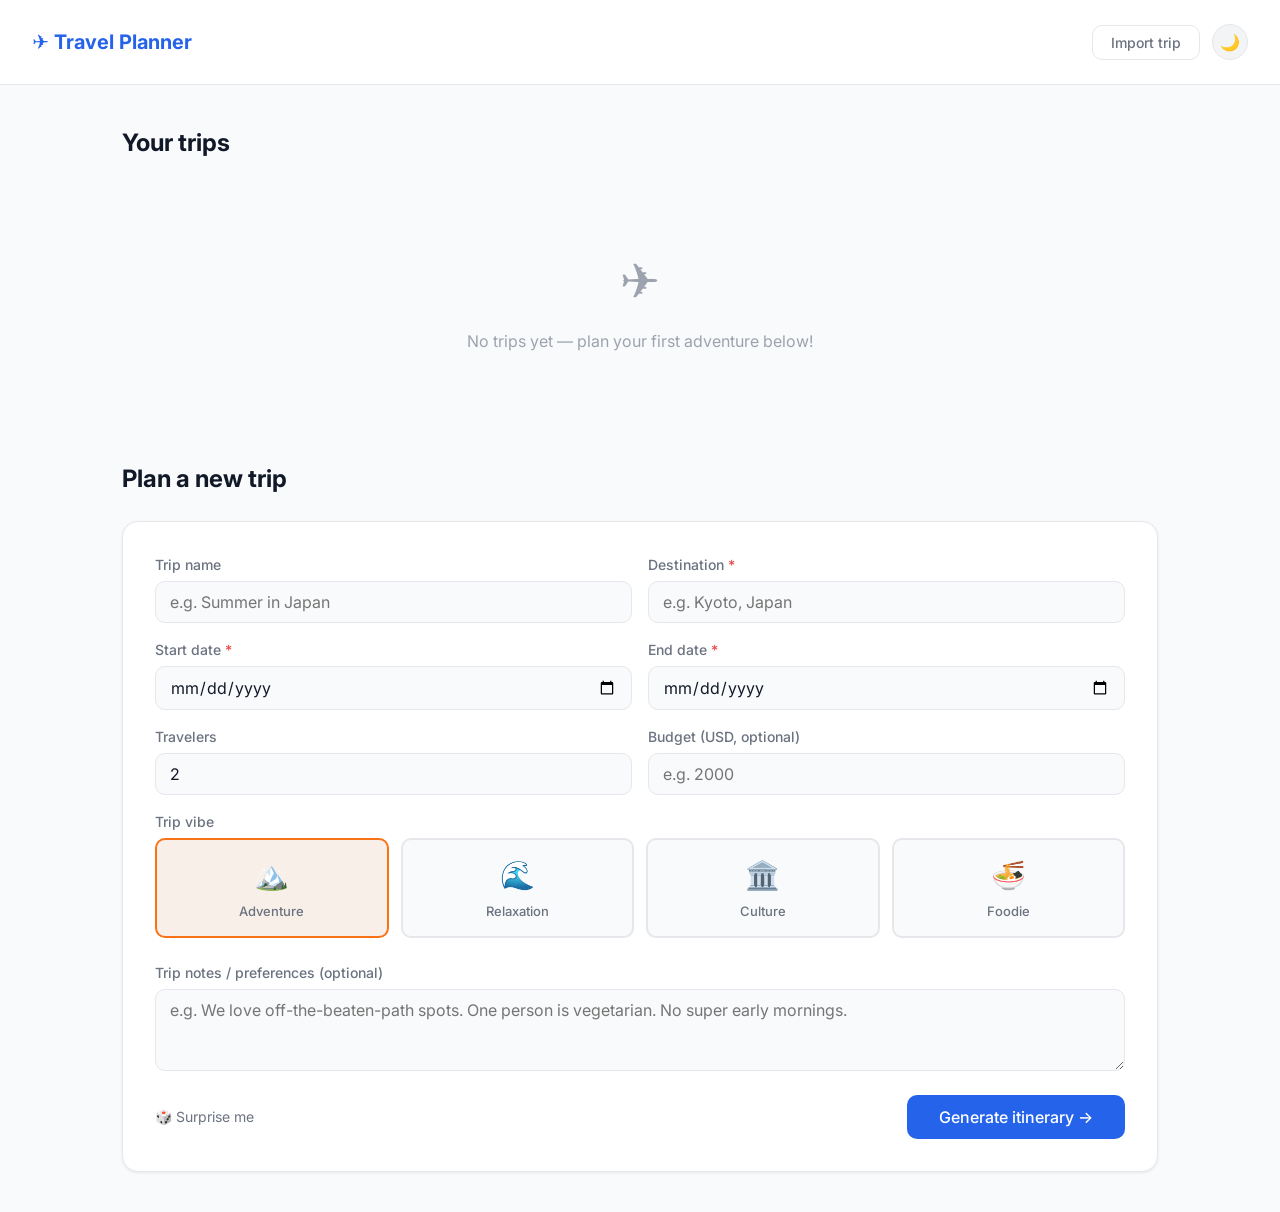
==== index.html @ f25a7335 "Initial commit — Travel Itinerary App" ====
<!DOCTYPE html>
<html lang="en">
<head>
  <meta charset="UTF-8">
  <meta name="viewport" content="width=device-width, initial-scale=1.0">
  <title>Travel Planner</title>
  <link rel="preconnect" href="https://fonts.googleapis.com">
  <link rel="stylesheet" href="https://fonts.googleapis.com/css2?family=Inter:wght@400;500;600;700&display=swap">
  <link rel="stylesheet" href="css/base.css">
  <link rel="stylesheet" href="css/home.css">
</head>
<body>

<!-- ── Header ─────────────────────────────────── -->
<header class="home-header">
  <div class="logo">✈️ Travel Planner</div>
  <nav>
    <button id="import-btn" class="btn btn-ghost">Import trip</button>
    <button id="theme-toggle" aria-label="Toggle dark mode">🌙</button>
  </nav>
</header>

<!-- ── API key modal ───────────────────────────── -->
<div class="modal-overlay" id="api-key-modal" role="dialog" aria-modal="true" aria-labelledby="api-key-title">
  <div class="modal">
    <h2 id="api-key-title">Enter your Anthropic API key</h2>
    <p>Your key is stored only for this browser session and never sent anywhere except Anthropic's API.</p>
    <div class="form-group">
      <label for="api-key-input">API Key</label>
      <input type="password" id="api-key-input" placeholder="sk-ant-…" autocomplete="off">
    </div>
    <button class="btn btn-primary" id="api-key-confirm" style="width:100%">Continue</button>
  </div>
</div>

<!-- ── Main ───────────────────────────────────── -->
<main class="home-main">

  <!-- Saved trips -->
  <section>
    <h2 class="section-title">Your trips</h2>
    <div id="trip-grid"></div>
  </section>

  <!-- New trip form -->
  <section class="new-trip-section">
    <h2 class="section-title">Plan a new trip</h2>
    <form class="new-trip-form" id="new-trip-form" novalidate>

      <div class="form-row">
        <div class="form-group">
          <label for="trip-name">Trip name</label>
          <input type="text" id="trip-name" name="name" placeholder="e.g. Summer in Japan">
        </div>
        <div class="form-group">
          <label for="destination">Destination <span style="color:#ef4444">*</span></label>
          <input type="text" id="destination" name="destination" placeholder="e.g. Kyoto, Japan" required>
        </div>
      </div>

      <div class="form-row">
        <div class="form-group">
          <label for="start-date">Start date <span style="color:#ef4444">*</span></label>
          <input type="date" id="start-date" name="startDate" required>
        </div>
        <div class="form-group">
          <label for="end-date">End date <span style="color:#ef4444">*</span></label>
          <input type="date" id="end-date" name="endDate" required>
        </div>
      </div>

      <div class="form-row">
        <div class="form-group">
          <label for="travelers">Travelers</label>
          <input type="number" id="travelers" name="travelers" value="2" min="1" max="20">
        </div>
        <div class="form-group">
          <label for="trip-budget">Budget (USD, optional)</label>
          <input type="number" id="trip-budget" name="budget" placeholder="e.g. 2000" min="0">
        </div>
      </div>

      <div class="form-group">
        <label>Trip vibe</label>
        <div class="vibe-picker">
          <label class="vibe-card" data-vibe="adventure">
            <input type="radio" name="vibe" value="adventure" checked>
            <div class="vibe-icon">🏔️</div>
            <div class="vibe-label">Adventure</div>
          </label>
          <label class="vibe-card" data-vibe="relaxation">
            <input type="radio" name="vibe" value="relaxation">
            <div class="vibe-icon">🌊</div>
            <div class="vibe-label">Relaxation</div>
          </label>
          <label class="vibe-card" data-vibe="culture">
            <input type="radio" name="vibe" value="culture">
            <div class="vibe-icon">🏛️</div>
            <div class="vibe-label">Culture</div>
          </label>
          <label class="vibe-card" data-vibe="foodie">
            <input type="radio" name="vibe" value="foodie">
            <div class="vibe-icon">🍜</div>
            <div class="vibe-label">Foodie</div>
          </label>
        </div>
      </div>

      <div class="form-group">
        <label for="trip-notes">Trip notes / preferences (optional)</label>
        <textarea id="trip-notes" name="notes" rows="3"
          placeholder="e.g. We love off-the-beaten-path spots. One person is vegetarian. No super early mornings."></textarea>
      </div>

      <div class="form-submit">
        <button type="button" id="surprise-btn">🎲 Surprise me</button>
        <button type="submit" class="btn btn-primary">Generate itinerary →</button>
      </div>

    </form>
  </section>

</main>

<script type="module" src="js/main.js"></script>
</body>
</html>
---- css/base.css ----
*, *::before, *::after { box-sizing: border-box; margin: 0; padding: 0; }

:root {
  /* Vibe accent colors */
  --color-adventure: #f97316;
  --color-relaxation: #14b8a6;
  --color-culture: #a855f7;
  --color-foodie: #ef4444;

  /* Category colors */
  --color-food: #f59e0b;
  --color-culture-cat: #8b5cf6;
  --color-adventure-cat: #f97316;
  --color-leisure: #10b981;
  --color-transport: #6b7280;

  /* Neutral palette */
  --bg: #f9fafb;
  --bg-card: #ffffff;
  --bg-sidebar: #f3f4f6;
  --border: #e5e7eb;
  --text-primary: #111827;
  --text-secondary: #6b7280;
  --text-muted: #9ca3af;

  /* Accent */
  --accent: #2563eb;
  --accent-hover: #1d4ed8;

  /* Typography */
  --font: 'Inter', system-ui, -apple-system, sans-serif;
  --font-mono: 'JetBrains Mono', 'Fira Code', monospace;

  /* Spacing */
  --radius: 10px;
  --radius-lg: 16px;
  --shadow-sm: 0 1px 3px rgba(0,0,0,.08);
  --shadow-md: 0 4px 12px rgba(0,0,0,.1);
  --shadow-lg: 0 8px 24px rgba(0,0,0,.12);

  /* Active vibe (set dynamically by JS) */
  --vibe-color: var(--accent);
}

[data-theme="dark"] {
  --bg: #0f172a;
  --bg-card: #1e293b;
  --bg-sidebar: #1e293b;
  --border: #334155;
  --text-primary: #f1f5f9;
  --text-secondary: #94a3b8;
  --text-muted: #64748b;
  --accent: #3b82f6;
  --accent-hover: #60a5fa;
}

html { font-size: 16px; }

body {
  font-family: var(--font);
  background: var(--bg);
  color: var(--text-primary);
  line-height: 1.5;
  min-height: 100vh;
  transition: background 0.2s, color 0.2s;
}

a { color: inherit; text-decoration: none; }

button {
  cursor: pointer;
  font-family: inherit;
  border: none;
  background: none;
}

input, select, textarea {
  font-family: inherit;
  font-size: 1rem;
}

/* Utility classes */
.sr-only {
  position: absolute; width: 1px; height: 1px;
  padding: 0; margin: -1px; overflow: hidden;
  clip: rect(0,0,0,0); white-space: nowrap; border: 0;
}

.btn {
  display: inline-flex;
  align-items: center;
  gap: 6px;
  padding: 8px 18px;
  border-radius: var(--radius);
  font-size: 0.875rem;
  font-weight: 500;
  transition: background 0.15s, opacity 0.15s;
}

.btn-primary {
  background: var(--accent);
  color: #fff;
}
.btn-primary:hover { background: var(--accent-hover); }

.btn-ghost {
  background: transparent;
  color: var(--text-secondary);
  border: 1px solid var(--border);
}
.btn-ghost:hover { background: var(--bg-sidebar); }

/* Modal overlay */
.modal-overlay {
  position: fixed; inset: 0;
  background: rgba(0,0,0,0.5);
  display: flex; align-items: center; justify-content: center;
  z-index: 1000;
  opacity: 0; pointer-events: none;
  transition: opacity 0.2s;
}
.modal-overlay.open { opacity: 1; pointer-events: all; }

.modal {
  background: var(--bg-card);
  border-radius: var(--radius-lg);
  padding: 32px;
  width: min(480px, 90vw);
  box-shadow: var(--shadow-lg);
  transform: translateY(12px);
  transition: transform 0.2s;
}
.modal-overlay.open .modal { transform: translateY(0); }

/* API key modal */
#api-key-modal .modal h2 { margin-bottom: 8px; }
#api-key-modal .modal p { color: var(--text-secondary); font-size: 0.875rem; margin-bottom: 20px; }

.form-group { display: flex; flex-direction: column; gap: 6px; margin-bottom: 16px; }
.form-group label { font-size: 0.875rem; font-weight: 500; color: var(--text-secondary); }
.form-group input,
.form-group select,
.form-group textarea {
  padding: 10px 14px;
  border: 1px solid var(--border);
  border-radius: var(--radius);
  background: var(--bg);
  color: var(--text-primary);
  outline: none;
  transition: border-color 0.15s;
}
.form-group input:focus,
.form-group select:focus,
.form-group textarea:focus { border-color: var(--accent); }

/* Dark mode toggle */
#theme-toggle {
  width: 36px; height: 36px;
  border-radius: 50%;
  display: flex; align-items: center; justify-content: center;
  background: var(--bg-sidebar);
  border: 1px solid var(--border);
  font-size: 1rem;
  transition: background 0.15s;
}
#theme-toggle:hover { background: var(--border); }

/* Skeleton loader animation */
@keyframes shimmer {
  0% { background-position: -400px 0; }
  100% { background-position: 400px 0; }
}
.skeleton {
  background: linear-gradient(90deg, var(--border) 25%, var(--bg-sidebar) 50%, var(--border) 75%);
  background-size: 400px 100%;
  animation: shimmer 1.4s infinite;
  border-radius: 6px;
}
---- css/home.css ----
/* ── Home / Trip list ─────────────────────────────────── */

.home-header {
  display: flex;
  align-items: center;
  justify-content: space-between;
  padding: 24px 32px;
  border-bottom: 1px solid var(--border);
  background: var(--bg-card);
}

.home-header .logo {
  font-size: 1.25rem;
  font-weight: 700;
  color: var(--accent);
  display: flex;
  align-items: center;
  gap: 8px;
}

.home-header nav { display: flex; align-items: center; gap: 12px; }

.home-main {
  max-width: 1100px;
  margin: 0 auto;
  padding: 40px 32px;
}

.section-title {
  font-size: 1.5rem;
  font-weight: 700;
  margin-bottom: 24px;
}

/* ── Trip grid ────────────────────────────────────────── */

#trip-grid {
  display: grid;
  grid-template-columns: repeat(auto-fill, minmax(280px, 1fr));
  gap: 20px;
  margin-bottom: 48px;
}

.trip-card {
  background: var(--bg-card);
  border: 1px solid var(--border);
  border-radius: var(--radius-lg);
  overflow: hidden;
  box-shadow: var(--shadow-sm);
  cursor: pointer;
  transition: transform 0.15s, box-shadow 0.15s;
  position: relative;
}
.trip-card:hover { transform: translateY(-2px); box-shadow: var(--shadow-md); }

.trip-card-photo {
  width: 100%;
  height: 140px;
  object-fit: cover;
  background: var(--bg-sidebar);
  display: flex; align-items: center; justify-content: center;
  font-size: 3rem;
}

.trip-card-body { padding: 16px; }

.trip-card-name {
  font-size: 1rem;
  font-weight: 600;
  margin-bottom: 4px;
}

.trip-card-meta {
  font-size: 0.8125rem;
  color: var(--text-secondary);
  display: flex; gap: 12px;
  margin-bottom: 12px;
}

.trip-vibe-badge {
  display: inline-block;
  padding: 2px 10px;
  border-radius: 999px;
  font-size: 0.75rem;
  font-weight: 500;
  color: #fff;
}

.trip-card-actions {
  display: flex; gap: 8px;
  margin-top: 12px;
}

.trip-card-actions button {
  flex: 1;
  padding: 6px 0;
  border-radius: var(--radius);
  font-size: 0.8125rem;
  font-weight: 500;
  border: 1px solid var(--border);
  color: var(--text-secondary);
  background: transparent;
  transition: background 0.12s;
}
.trip-card-actions button:hover { background: var(--bg-sidebar); }
.trip-card-actions .btn-open {
  background: var(--accent);
  color: #fff;
  border-color: var(--accent);
}
.trip-card-actions .btn-open:hover { background: var(--accent-hover); }

.empty-state {
  grid-column: 1 / -1;
  text-align: center;
  padding: 60px 20px;
  color: var(--text-muted);
}
.empty-state .icon { font-size: 3rem; margin-bottom: 12px; }
.empty-state p { font-size: 1rem; }

/* ── New trip form ────────────────────────────────────── */

.new-trip-section { margin-top: 8px; }

.new-trip-form {
  background: var(--bg-card);
  border: 1px solid var(--border);
  border-radius: var(--radius-lg);
  padding: 32px;
  box-shadow: var(--shadow-sm);
}

.new-trip-form h2 {
  font-size: 1.125rem;
  font-weight: 600;
  margin-bottom: 24px;
}

.form-row {
  display: grid;
  grid-template-columns: 1fr 1fr;
  gap: 16px;
}

@media (max-width: 600px) {
  .form-row { grid-template-columns: 1fr; }
}

/* Vibe card picker */
.vibe-picker {
  display: grid;
  grid-template-columns: repeat(4, 1fr);
  gap: 12px;
  margin-bottom: 8px;
}

@media (max-width: 600px) {
  .vibe-picker { grid-template-columns: repeat(2, 1fr); }
}

.vibe-card {
  position: relative;
  border: 2px solid var(--border);
  border-radius: var(--radius);
  padding: 14px 10px;
  text-align: center;
  cursor: pointer;
  transition: border-color 0.15s, transform 0.1s;
  background: var(--bg);
  user-select: none;
}

.vibe-card:hover { transform: translateY(-1px); }

.vibe-card input[type="radio"] {
  position: absolute; opacity: 0; width: 0; height: 0;
}

.vibe-card .vibe-icon { font-size: 1.75rem; margin-bottom: 6px; }
.vibe-card .vibe-label { font-size: 0.8125rem; font-weight: 500; }

.vibe-card[data-vibe="adventure"] { --vibe-border: var(--color-adventure); }
.vibe-card[data-vibe="relaxation"] { --vibe-border: var(--color-relaxation); }
.vibe-card[data-vibe="culture"] { --vibe-border: var(--color-culture); }
.vibe-card[data-vibe="foodie"] { --vibe-border: var(--color-foodie); }

.vibe-card.selected {
  border-color: var(--vibe-border);
  background: color-mix(in srgb, var(--vibe-border) 8%, var(--bg));
}

.form-submit {
  margin-top: 24px;
  display: flex;
  justify-content: flex-end;
}

.form-submit .btn-primary {
  padding: 12px 32px;
  font-size: 1rem;
}

/* Surprise me button */
#surprise-btn {
  display: flex;
  align-items: center;
  gap: 6px;
  color: var(--text-secondary);
  font-size: 0.875rem;
  margin-right: auto;
}
#surprise-btn:hover { color: var(--text-primary); }
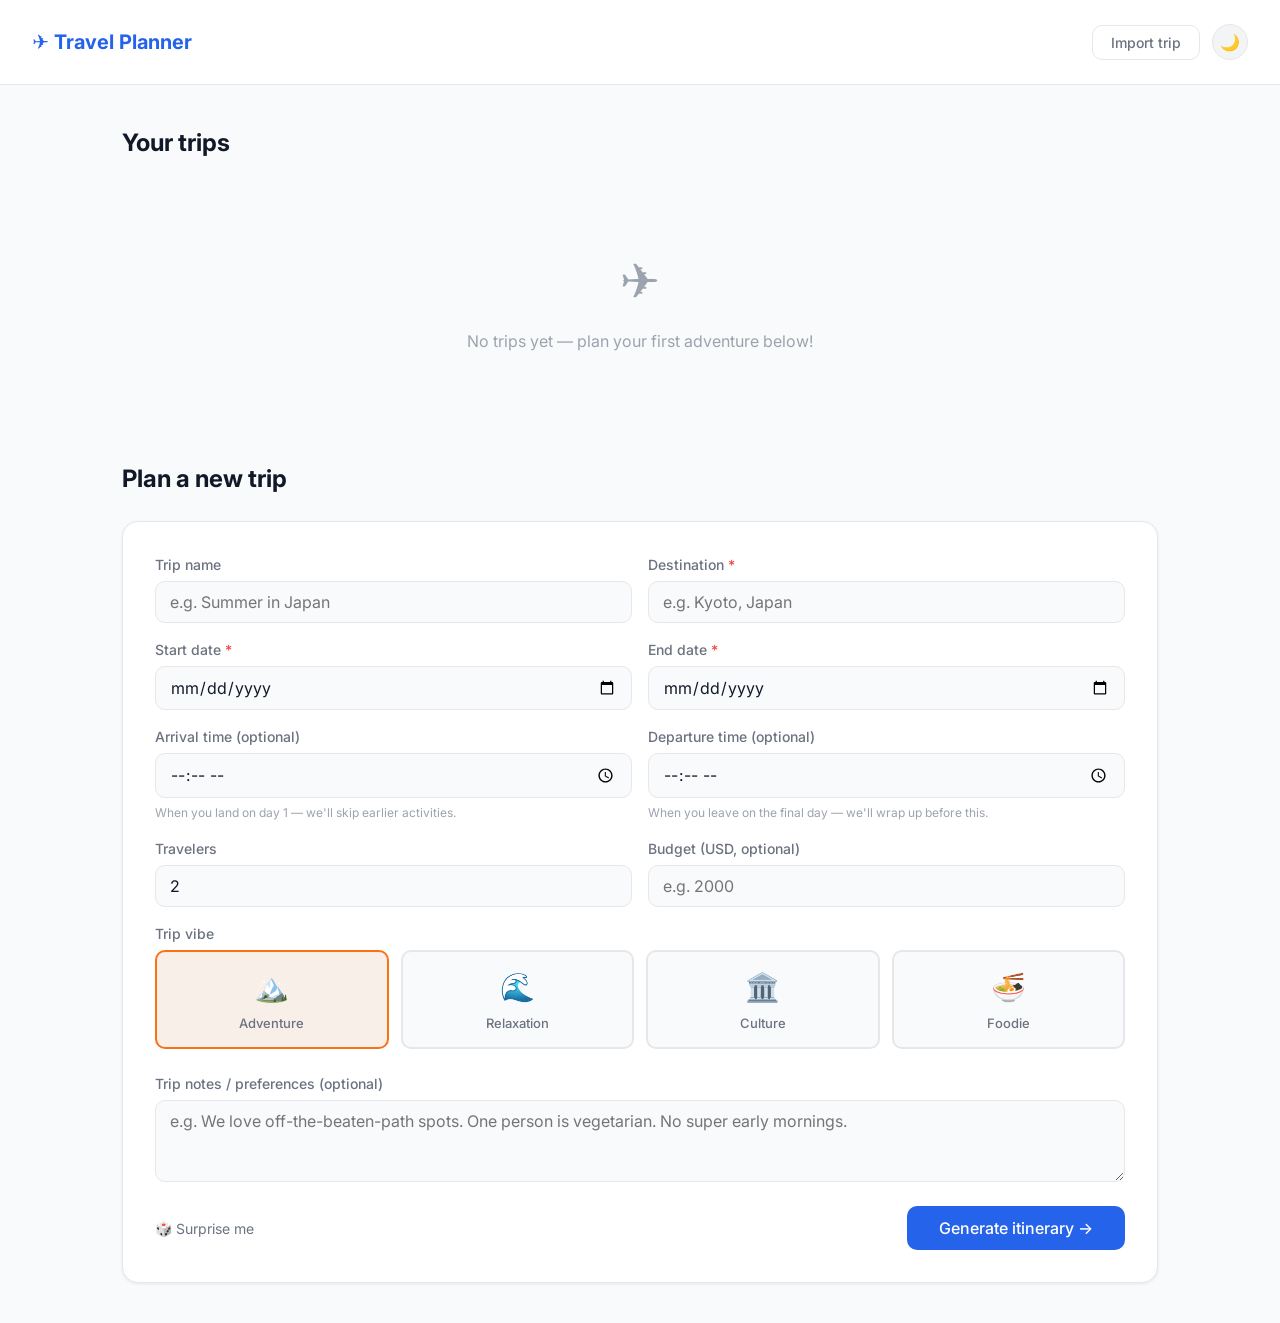
==== commit 3b458753: "Add arrival/departure times, tips section, collapsible panels, numbered pins - New arrival/departure" ====
--- a/index.html
+++ b/index.html
@@ -19,19 +19,6 @@
     <button id="theme-toggle" aria-label="Toggle dark mode">🌙</button>
   </nav>
 </header>
-
-<!-- ── API key modal ───────────────────────────── -->
-<div class="modal-overlay" id="api-key-modal" role="dialog" aria-modal="true" aria-labelledby="api-key-title">
-  <div class="modal">
-    <h2 id="api-key-title">Enter your Anthropic API key</h2>
-    <p>Your key is stored only for this browser session and never sent anywhere except Anthropic's API.</p>
-    <div class="form-group">
-      <label for="api-key-input">API Key</label>
-      <input type="password" id="api-key-input" placeholder="sk-ant-…" autocomplete="off">
-    </div>
-    <button class="btn btn-primary" id="api-key-confirm" style="width:100%">Continue</button>
-  </div>
-</div>
 
 <!-- ── Main ───────────────────────────────────── -->
 <main class="home-main">
@@ -66,6 +53,19 @@
         <div class="form-group">
           <label for="end-date">End date <span style="color:#ef4444">*</span></label>
           <input type="date" id="end-date" name="endDate" required>
+        </div>
+      </div>
+
+      <div class="form-row">
+        <div class="form-group">
+          <label for="arrival-time">Arrival time (optional)</label>
+          <input type="time" id="arrival-time" name="arrivalTime">
+          <small style="color:var(--text-muted);font-size:.75rem">When you land on day 1 — we'll skip earlier activities.</small>
+        </div>
+        <div class="form-group">
+          <label for="departure-time">Departure time (optional)</label>
+          <input type="time" id="departure-time" name="departureTime">
+          <small style="color:var(--text-muted);font-size:.75rem">When you leave on the final day — we'll wrap up before this.</small>
         </div>
       </div>
 
